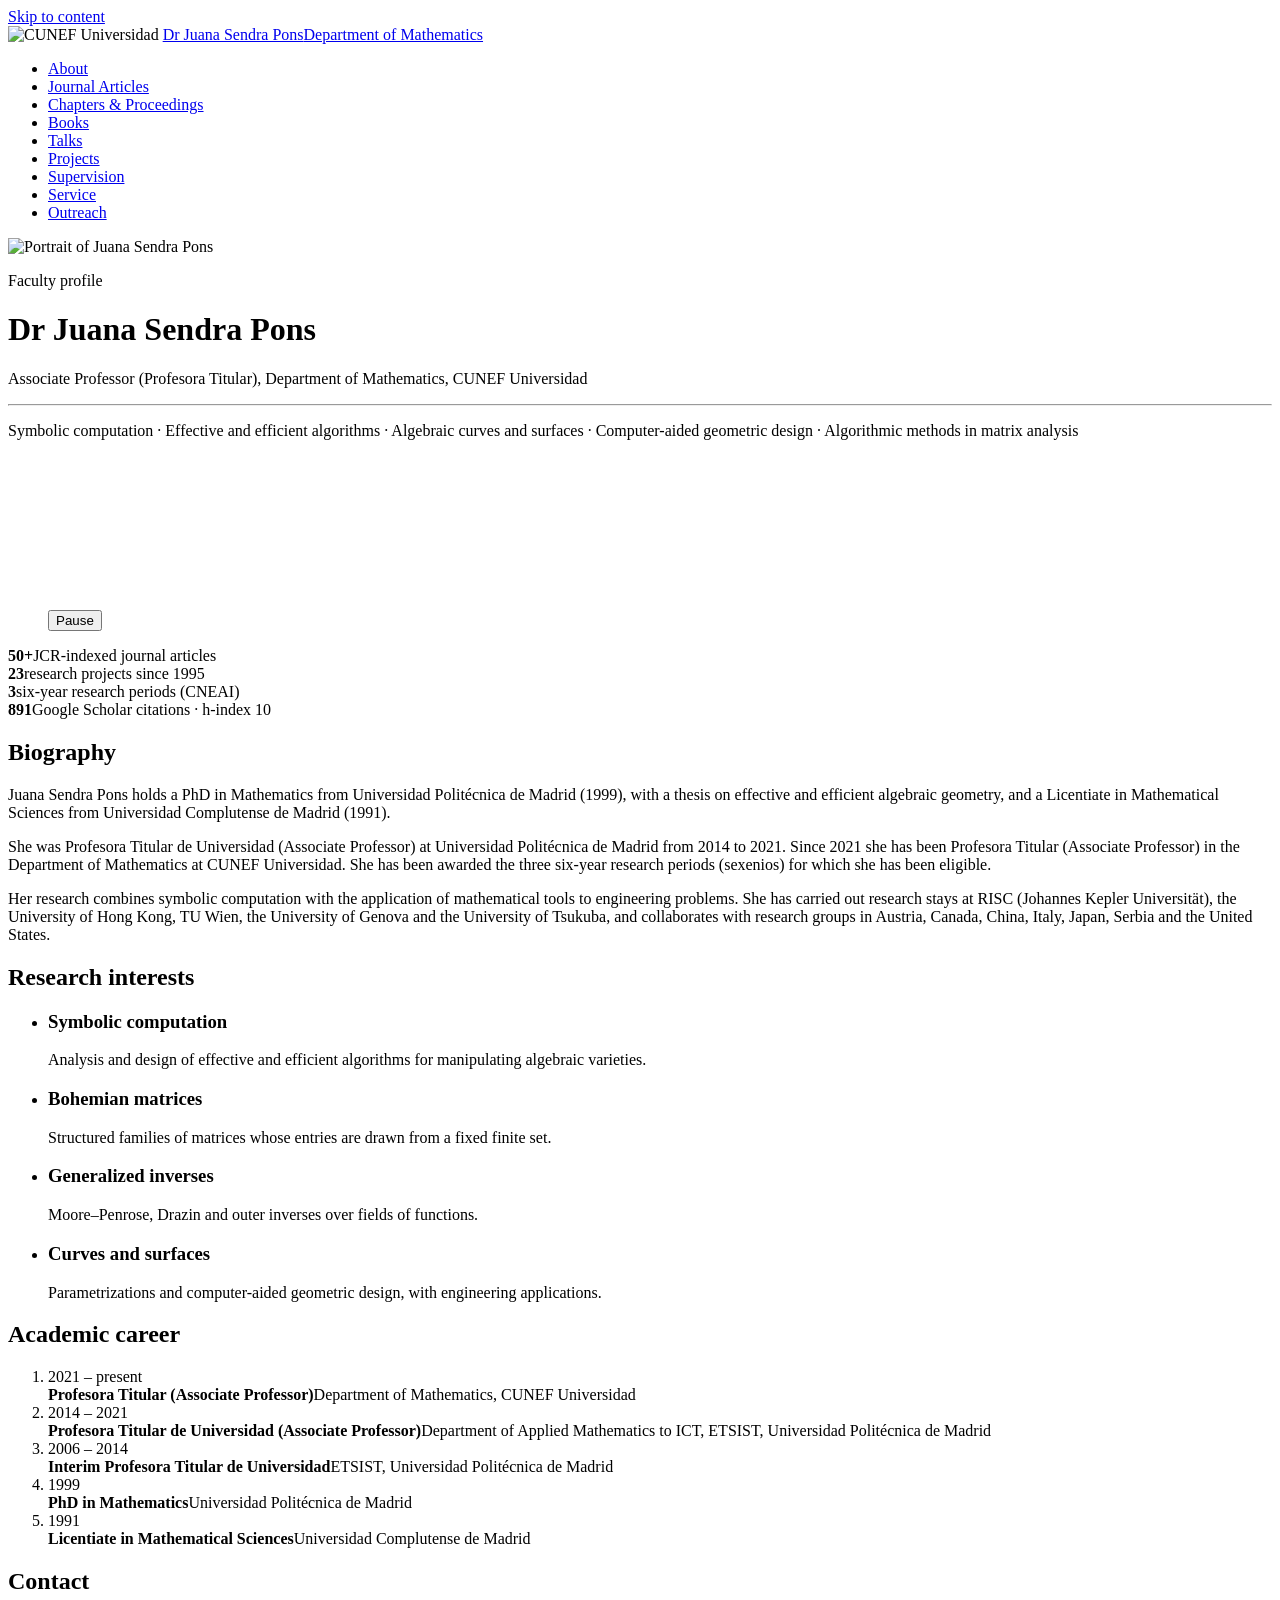
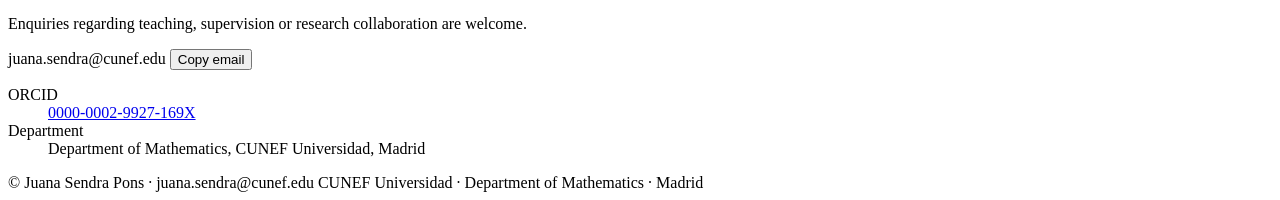
==== index.html @ d4bb3243 "Add files via upload" ====
<!doctype html>
<html lang="en">
<head>
<meta charset="utf-8">
<meta name="viewport" content="width=device-width, initial-scale=1, viewport-fit=cover">
<title>Juana Sendra Pons</title>
<meta name="description" content="Dr Juana Sendra Pons, Associate Professor (Profesora Titular) in the Department of Mathematics, CUNEF Universidad. Symbolic computation, algebraic curves and surfaces, Bohemian matrices and generalized inverses.">
<meta name="author" content="Juana Sendra Pons">
<link rel="preconnect" href="https://fonts.googleapis.com">
<link rel="preconnect" href="https://fonts.gstatic.com" crossorigin>
<link rel="stylesheet" href="https://fonts.googleapis.com/css2?family=Taviraj:ital,wght@0,400;0,500;1,400&display=swap">
<link rel="stylesheet" href="assets/style.css">
</head>
<body>
<a class="skip" href="#main">Skip to content</a>
<div class="brand gutter">
  <div class="inner">
    <img src="assets/cunef-logo.png" alt="CUNEF Universidad">
    <a class="who" href="index.html">Dr Juana Sendra Pons<span>Department of Mathematics</span></a>
  </div>
</div>
<nav class="tabs gutter" aria-label="Sections"><div class="inner"><ul><li><a href="index.html" data-tab="about" aria-current="page">About</a></li><li><a href="journal-articles.html" data-tab="journal-articles">Journal Articles</a></li><li><a href="chapters.html" data-tab="chapters">Chapters &amp; Proceedings</a></li><li><a href="books.html" data-tab="books">Books</a></li><li><a href="talks.html" data-tab="talks">Talks</a></li><li><a href="projects.html" data-tab="projects">Projects</a></li><li><a href="supervision.html" data-tab="supervision">Supervision</a></li><li><a href="service.html" data-tab="service">Service</a></li><li><a href="outreach.html" data-tab="outreach">Outreach</a></li></ul></div></nav>
<div id="main">
<header class="hero gutter">
  <div class="inner">
    <div>
      <img class="portrait" src="assets/photo.jpg" alt="Portrait of Juana Sendra Pons" width="152" height="152">
      <p class="label">Faculty profile</p>
      <h1>Dr Juana Sendra Pons</h1>
      <p class="role">Associate Professor (Profesora Titular), Department of Mathematics, CUNEF Universidad</p>
      <hr class="rule">
      <p class="keywords">Symbolic computation · Effective and efficient algorithms · Algebraic curves and surfaces · Computer-aided geometric design · Algorithmic methods in matrix analysis</p>
    </div>
    <figure class="curves" aria-roledescription="carousel" aria-label="Curves from my research">
      <canvas class="art" id="art" role="img" aria-label=""></canvas>
      <div class="cap">
        <div class="cap-text" aria-live="polite">
          <strong id="capTitle"></strong>
          <span id="capBody"></span>
        </div>
        <div class="controls">
          <div class="dots" id="dots"></div>
          <button type="button" class="pause" id="pause" aria-label="Pause rotation">Pause</button>
        </div>
      </div>
    </figure>
  </div>
</header>
<main class="gutter">
  <div class="inner">
    <div class="facts" aria-label="Key figures">
      <div class="fact"><b>50+</b><span>JCR-indexed journal articles</span></div>
      <div class="fact"><b>23</b><span>research projects since 1995</span></div>
      <div class="fact"><b>3</b><span>six-year research periods (CNEAI)</span></div>
      <div class="fact"><b>891</b><span>Google Scholar citations · h-index 10</span></div>
    </div>

    <section>
      <h2>Biography</h2>
      <div class="content">
        <p>Juana Sendra Pons holds a PhD in Mathematics from Universidad Politécnica de Madrid (1999), with a thesis on effective and efficient algebraic geometry, and a Licentiate in Mathematical Sciences from Universidad Complutense de Madrid (1991).</p>
        <p>She was Profesora Titular de Universidad (Associate Professor) at Universidad Politécnica de Madrid from 2014 to 2021. Since 2021 she has been Profesora Titular (Associate Professor) in the Department of Mathematics at CUNEF Universidad. She has been awarded the three six-year research periods (sexenios) for which she has been eligible.</p>
        <p>Her research combines symbolic computation with the application of mathematical tools to engineering problems. She has carried out research stays at RISC (Johannes Kepler Universität), the University of Hong Kong, TU Wien, the University of Genova and the University of Tsukuba, and collaborates with research groups in Austria, Canada, China, Italy, Japan, Serbia and the United States.</p>
      </div>
    </section>
    <section>
      <h2>Research interests</h2>
      <div class="content">
        <ul class="lines">
          <li><h3>Symbolic computation</h3><p>Analysis and design of effective and efficient algorithms for manipulating algebraic varieties.</p></li>
          <li><h3>Bohemian matrices</h3><p>Structured families of matrices whose entries are drawn from a fixed finite set.</p></li>
          <li><h3>Generalized inverses</h3><p>Moore–Penrose, Drazin and outer inverses over fields of functions.</p></li>
          <li><h3>Curves and surfaces</h3><p>Parametrizations and computer-aided geometric design, with engineering applications.</p></li>
        </ul>
      </div>
    </section>
    <section>
      <h2>Academic career</h2>
      <div class="content">
        <ol class="timeline">
          <li><span class="when">2021 – present</span><div class="what"><strong>Profesora Titular (Associate Professor)</strong><span>Department of Mathematics, CUNEF Universidad</span></div></li>
          <li><span class="when">2014 – 2021</span><div class="what"><strong>Profesora Titular de Universidad (Associate Professor)</strong><span>Department of Applied Mathematics to ICT, ETSIST, Universidad Politécnica de Madrid</span></div></li>
          <li><span class="when">2006 – 2014</span><div class="what"><strong>Interim Profesora Titular de Universidad</strong><span>ETSIST, Universidad Politécnica de Madrid</span></div></li>
          <li><span class="when">1999</span><div class="what"><strong>PhD in Mathematics</strong><span>Universidad Politécnica de Madrid</span></div></li>
          <li><span class="when">1991</span><div class="what"><strong>Licentiate in Mathematical Sciences</strong><span>Universidad Complutense de Madrid</span></div></li>
        </ol>
      </div>
    </section>
    <section id="contact">
      <h2>Contact</h2>
      <div class="content">
        <p>Enquiries regarding teaching, supervision or research collaboration are welcome.</p>
        <div class="contact">
          <span class="mail" id="mail">juana.sendra@cunef.edu</span>
          <button type="button" id="copy">Copy email</button>
          <span class="status" id="status" aria-live="polite"></span>
        </div>
        <dl class="ids">
          <dt>ORCID</dt><dd><a href="https://orcid.org/0000-0002-9927-169X" target="_blank" rel="noopener">0000-0002-9927-169X</a></dd>
          <dt>Department</dt><dd>Department of Mathematics, CUNEF Universidad, Madrid</dd>
        </dl>
      </div>
    </section>
  </div>
</main>
</div>
<footer class="gutter">
  <div class="inner">
    <span>© Juana Sendra Pons · juana.sendra@cunef.edu</span>
    <span>CUNEF Universidad · Department of Mathematics · Madrid</span>
  </div>
</footer>
<script src="assets/site.js"></script>
</body>
</html>
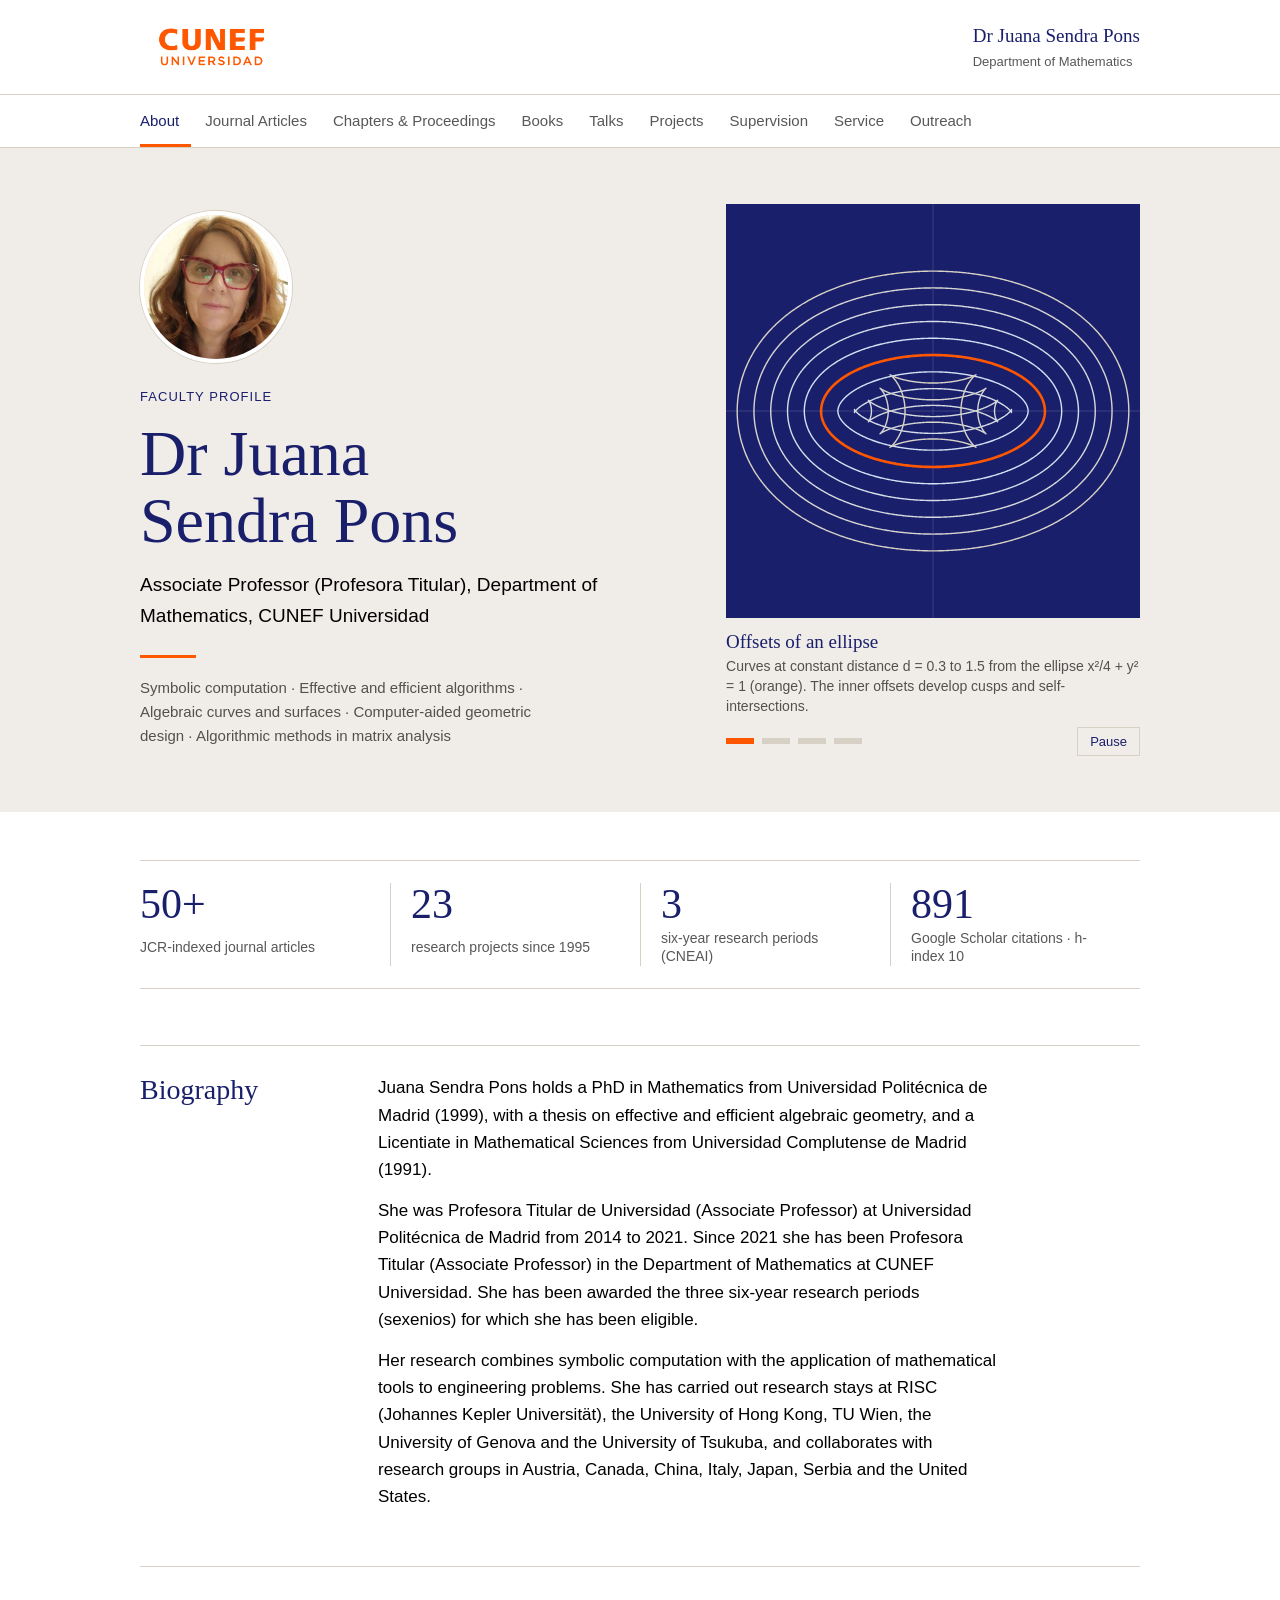
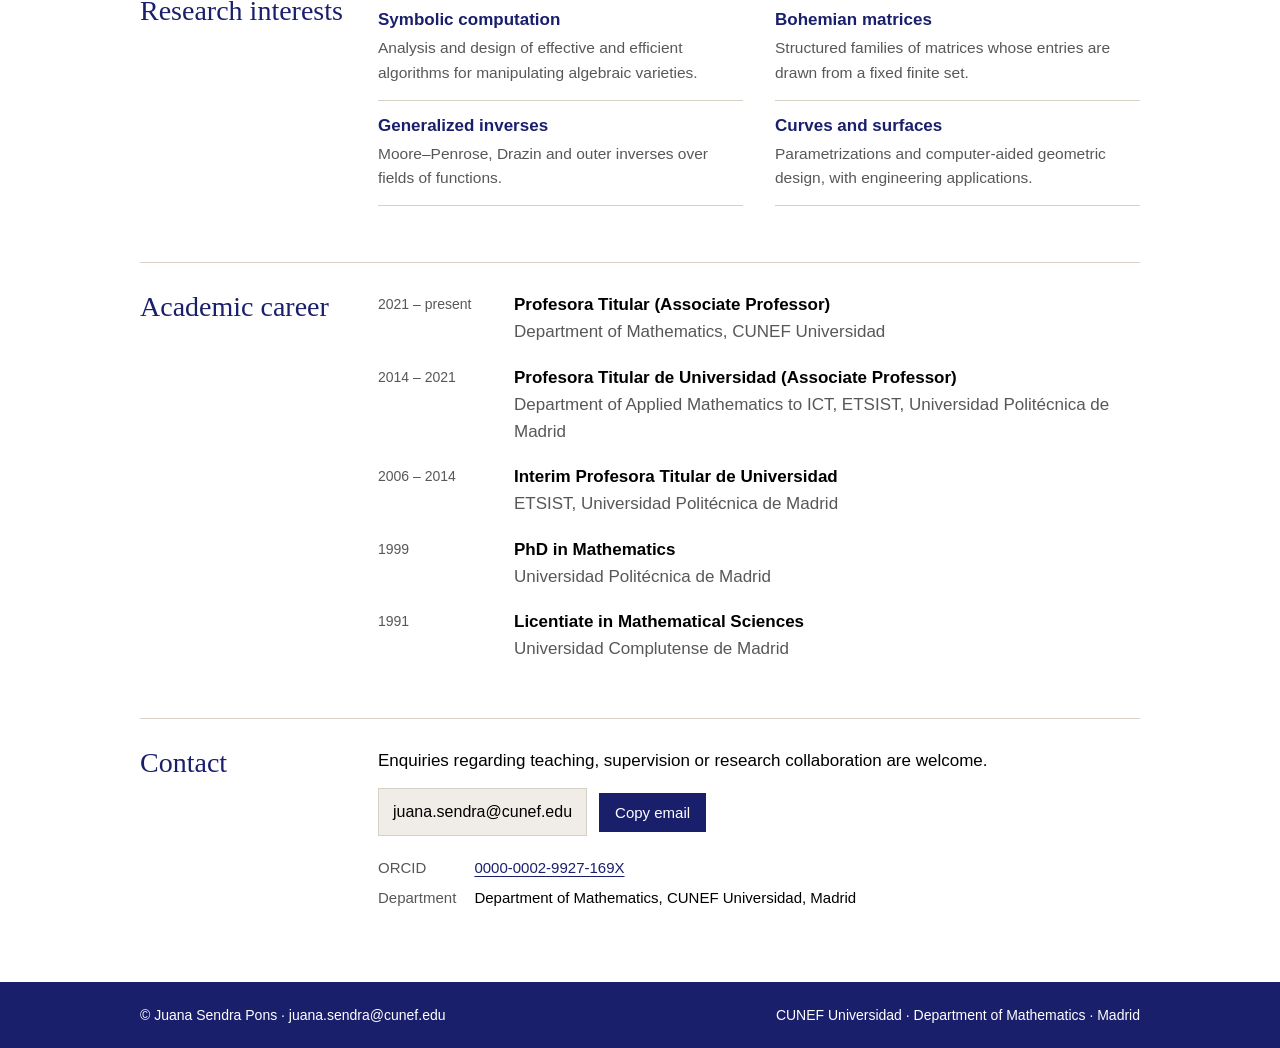
==== commit 945ce613: "Add files via upload" ====
--- a/index.html
+++ b/index.html
@@ -9,13 +9,13 @@
 <link rel="preconnect" href="https://fonts.googleapis.com">
 <link rel="preconnect" href="https://fonts.gstatic.com" crossorigin>
 <link rel="stylesheet" href="https://fonts.googleapis.com/css2?family=Taviraj:ital,wght@0,400;0,500;1,400&display=swap">
-<link rel="stylesheet" href="assets/style.css">
+<link rel="stylesheet" href="style.css">
 </head>
 <body>
 <a class="skip" href="#main">Skip to content</a>
 <div class="brand gutter">
   <div class="inner">
-    <img src="assets/cunef-logo.png" alt="CUNEF Universidad">
+    <img src="cunef-logo.png" alt="CUNEF Universidad">
     <a class="who" href="index.html">Dr Juana Sendra Pons<span>Department of Mathematics</span></a>
   </div>
 </div>
@@ -24,7 +24,7 @@
 <header class="hero gutter">
   <div class="inner">
     <div>
-      <img class="portrait" src="assets/photo.jpg" alt="Portrait of Juana Sendra Pons" width="152" height="152">
+      <img class="portrait" src="photo.jpg" alt="Portrait of Juana Sendra Pons" width="152" height="152">
       <p class="label">Faculty profile</p>
       <h1>Dr Juana Sendra Pons</h1>
       <p class="role">Associate Professor (Profesora Titular), Department of Mathematics, CUNEF Universidad</p>
@@ -110,6 +110,6 @@
     <span>CUNEF Universidad · Department of Mathematics · Madrid</span>
   </div>
 </footer>
-<script src="assets/site.js"></script>
+<script src="site.js"></script>
 </body>
 </html>
--- a/style.css
+++ b/style.css
@@ -0,0 +1,172 @@
+/* Layout: CUNEF faculty profile in tabs. Brand bar with official logo, sticky tab bar, then per-tab content:
+   sections with a side heading column. Single light theme by design, using only official CUNEF colours. */
+:root{
+  color-scheme:light;
+  --orange:#ff5700;       /* CUNEF primary orange */
+  --blue:#1a1f6c;         /* CUNEF primary blue */
+  --beige:#d6d1c4;        /* CUNEF primary beige */
+  --beige-light:#f0ece8;  /* support */
+  --blue-light:#d2e0f3;   /* support */
+  --white:#ffffff;
+  --black:#000000;
+  --muted:rgba(0,0,0,.66);
+  --display:"Taviraj", Georgia, "Times New Roman", serif;   /* secondary corporate typeface */
+  --body:"Aeonik", Arial, Helvetica, sans-serif;            /* primary typeface, Arial fallback */
+}
+*{box-sizing:border-box}
+body{
+  background:var(--white); color:var(--black);
+  font-family:var(--body); font-size:17px; line-height:1.6;
+}
+a{color:var(--blue); text-underline-offset:3px; text-decoration-thickness:1px}
+a:hover{text-decoration-thickness:2px}
+a:focus-visible, button:focus-visible{outline:2px solid var(--orange); outline-offset:3px; border-radius:2px}
+.gutter{
+  padding-left:max(16px, env(safe-area-inset-left, 0px));
+  padding-right:max(16px, env(safe-area-inset-right, 0px));
+}
+.inner{max-width:1000px; margin:0 auto}
+
+/* Brand bar */
+.brand{border-bottom:1px solid var(--beige)}
+.brand .inner{display:flex; align-items:center; justify-content:space-between; gap:16px; padding-block:8px; flex-wrap:wrap}
+.brand img{height:78px; width:auto; display:block}
+.brand .dept{font-size:14px; color:var(--blue); font-weight:500; letter-spacing:.02em}
+
+/* Header */
+.hero{background:var(--beige-light)}
+.hero .inner{display:grid; grid-template-columns:minmax(0,1.3fr) minmax(0,1fr); gap:48px; align-items:center; padding-block:56px}
+.label{font-size:13px; letter-spacing:.08em; text-transform:uppercase; color:var(--blue); font-weight:500; margin:0 0 12px}
+h1{font-family:var(--display); font-weight:400; font-size:clamp(40px, 6.4vw, 64px); line-height:1.05; margin:0; color:var(--blue); text-wrap:balance}
+.role{margin:16px 0 0; font-size:19px; max-width:46ch}
+.rule{width:56px; height:3px; background:var(--orange); margin:24px 0 18px; border:0}
+.keywords{margin:0; font-size:15px; color:var(--muted); max-width:52ch}
+.quick{display:flex; flex-wrap:wrap; gap:8px 22px; margin-top:20px; font-size:15px; font-weight:500}
+
+.curves{margin:0; display:grid; gap:12px}
+.art{width:100%; max-width:100%; aspect-ratio:1/1; display:block; background:var(--blue)}
+.cap{display:grid; gap:10px}
+.cap-text{display:grid; gap:2px; min-height:4.4em}
+.cap-text strong{font-family:var(--display); font-weight:500; font-size:19px; color:var(--blue); line-height:1.25}
+.cap-text span{font-size:14px; color:var(--muted); line-height:1.45}
+.controls{display:flex; align-items:center; justify-content:space-between; gap:12px}
+.dots{display:flex; gap:8px}
+.dots button{width:28px; height:6px; padding:0; background:var(--beige); border:0; cursor:pointer}
+.dots button[aria-current="true"]{background:var(--orange)}
+.dots button:hover{background:var(--blue)}
+.pause{font-size:13px; padding:6px 12px; background:transparent; color:var(--blue); border:1px solid var(--beige)}
+.pause:hover{background:var(--beige-light)}
+
+main .inner{display:grid; gap:56px; padding-block:48px 72px}
+
+/* Key figures */
+.facts{display:grid; grid-template-columns:repeat(4, minmax(0,1fr)); border-block:1px solid var(--beige); padding-block:22px}
+.fact{padding-inline:20px; border-left:1px solid var(--beige); display:grid; gap:4px}
+.fact:first-child{border-left:0; padding-left:0}
+.fact b{font-family:var(--display); font-weight:400; font-size:42px; line-height:1; color:var(--blue); font-variant-numeric:tabular-nums}
+.fact span{font-size:14px; color:var(--muted); line-height:1.35}
+
+/* Sections */
+section{display:grid; grid-template-columns:210px minmax(0,1fr); gap:28px; border-top:1px solid var(--beige); padding-top:28px}
+section > h2{font-family:var(--display); font-weight:400; font-size:28px; line-height:1.15; margin:0; color:var(--blue); text-wrap:balance}
+.content{min-width:0}
+.content p{margin:0 0 14px; max-width:66ch}
+.content p:last-child{margin-bottom:0}
+h3{font-size:17px; font-weight:600; margin:0; line-height:1.35; color:var(--blue)}
+.sub{font-size:12.5px; letter-spacing:.08em; text-transform:uppercase; color:var(--muted); font-weight:500; margin:30px 0 12px}
+.sub:first-child{margin-top:0}
+
+.lines{list-style:none; margin:0; padding:0; display:grid; grid-template-columns:repeat(2, minmax(0,1fr)); gap:0 32px}
+.lines li{padding-block:14px; border-bottom:1px solid var(--beige); display:grid; gap:4px}
+.lines p{margin:0; color:var(--muted); font-size:15.5px}
+
+.pubs{list-style:none; margin:0; padding:0; display:grid; gap:18px}
+.pubs li{display:grid; grid-template-columns:52px minmax(0,1fr); gap:14px}
+.year{font-size:14px; color:var(--muted); padding-top:2px; font-variant-numeric:tabular-nums}
+.pubs .t{font-weight:600; display:block}
+.pubs .m{color:var(--muted); font-size:15px; display:block}
+.pubs .m a{white-space:nowrap}
+.tag{font-size:12px; background:var(--blue-light); color:var(--blue); padding:2px 8px; margin-left:6px; white-space:nowrap; font-weight:500}
+
+.books{list-style:none; margin:0; padding:0; display:grid; gap:0}
+.books li{display:grid; grid-template-columns:72px minmax(0,1fr); gap:16px; padding-block:16px; border-bottom:1px solid var(--beige)}
+.books li:first-child{padding-top:0}
+.books .vol{font-size:13px; font-weight:500; color:var(--white); background:var(--blue); padding:3px 8px; align-self:start; text-align:center; white-space:nowrap}
+.books .t{display:block; font-family:var(--display); font-size:21px; line-height:1.25; color:var(--blue)}
+.books .m{display:block; font-size:15px; color:var(--muted); margin-top:4px}
+.books .d{display:block; font-size:15.5px; margin-top:6px; max-width:62ch}
+.feature{background:var(--blue-light); padding:24px 26px; display:grid; gap:8px; border-left:3px solid var(--orange)}
+.feature .label{margin:0}
+.feature h3{font-family:var(--display); font-weight:400; font-size:24px; line-height:1.2}
+.feature p{margin:0; max-width:64ch}
+
+.timeline{list-style:none; margin:0; padding:0; display:grid; gap:18px}
+.timeline li{display:grid; grid-template-columns:120px minmax(0,1fr); gap:16px}
+.when{font-size:14px; color:var(--muted); padding-top:2px; font-variant-numeric:tabular-nums}
+.what strong{display:block; font-weight:600}
+.what span{color:var(--muted)}
+
+.plain{margin:0; padding-left:1.1em; display:grid; gap:8px; max-width:66ch}
+.plain li::marker{color:var(--orange)}
+.chips{display:flex; flex-wrap:wrap; gap:8px; padding:0; margin:0; list-style:none}
+.chips li{font-size:14px; padding:5px 12px; border:1px solid var(--beige); background:var(--beige-light)}
+
+.contact{display:flex; flex-wrap:wrap; align-items:center; gap:12px}
+.mail{font-size:16px; padding:10px 14px; background:var(--beige-light); border:1px solid var(--beige); user-select:all; overflow-wrap:anywhere}
+button{font:500 15px var(--body); cursor:pointer; color:var(--white); background:var(--blue); border:0; padding:11px 16px}
+button:hover{background:#000}
+.status{font-size:14px; color:var(--muted)}
+.ids{display:grid; grid-template-columns:auto minmax(0,1fr); gap:6px 18px; margin:20px 0 0; font-size:15px}
+.ids dt{color:var(--muted)}
+.ids dd{margin:0; overflow-wrap:anywhere}
+
+footer{background:var(--blue); color:var(--white); font-size:14px}
+footer .inner{padding-block:22px; display:flex; flex-wrap:wrap; justify-content:space-between; gap:8px}
+
+@media (max-width:760px){
+  .brand img{height:64px}
+  .hero .inner{grid-template-columns:1fr; gap:28px; padding-block:36px}
+  .curves{max-width:440px}
+  main .inner{gap:44px; padding-block:36px 56px}
+  section{grid-template-columns:1fr; gap:14px}
+  .lines{grid-template-columns:1fr}
+  .facts{grid-template-columns:repeat(2, minmax(0,1fr)); gap:20px 0}
+  .fact:nth-child(3){border-left:0; padding-left:0}
+  .timeline li{grid-template-columns:1fr; gap:2px}
+}
+
+/* Tabs */
+body::before{content:""; position:fixed; inset:0 0 auto; height:env(safe-area-inset-top, 0px); z-index:10; background:var(--white)}
+.tabs{position:sticky; top:env(safe-area-inset-top, 0px); z-index:5; background:var(--white); border-bottom:1px solid var(--beige)}
+.tabs ul{list-style:none; margin:0; padding:0; display:flex; gap:2px; overflow-x:auto; scrollbar-width:thin}
+.tabs a{display:block; padding:14px 12px 11px; white-space:nowrap; text-decoration:none; color:var(--muted); font-size:15px; font-weight:500; border-bottom:3px solid transparent}
+.tabs a:hover{color:var(--blue); border-bottom-color:var(--beige)}
+.tabs a[aria-current="page"]{color:var(--blue); border-bottom-color:var(--orange)}
+.tabs li:first-child a{padding-left:0}
+.brand .who{font-family:var(--display); font-size:19px; color:var(--blue); text-decoration:none}
+.brand .who span{display:block; font-family:var(--body); font-size:13px; color:var(--muted)}
+
+.portrait{display:block; width:152px; height:152px; border-radius:50%; object-fit:cover; margin-bottom:24px; border:4px solid var(--white); box-shadow:0 0 0 1px var(--beige)}
+@media (max-width:760px){ .portrait{width:120px; height:120px; margin-bottom:18px} }
+
+/* Page heads for inner tabs */
+.pagehead{background:var(--beige-light)}
+.pagehead .inner{padding-block:40px 36px; display:grid; gap:10px}
+.pagehead h1{font-size:clamp(36px, 5.4vw, 52px)}
+.pagehead p{margin:0; max-width:66ch; color:var(--muted)}
+.note{font-size:15px; color:var(--muted)}
+
+/* At a glance */
+.glance{list-style:none; margin:0; padding:0; display:grid; grid-template-columns:repeat(auto-fit, minmax(150px,1fr)); gap:12px}
+.glance a{display:grid; gap:2px; padding:16px 18px; background:var(--beige-light); text-decoration:none; color:var(--black); border-bottom:3px solid transparent; height:100%}
+.glance a:hover{border-bottom-color:var(--orange)}
+.glance b{font-family:var(--display); font-weight:400; font-size:34px; line-height:1.05; color:var(--blue); font-variant-numeric:tabular-nums}
+.glance span{font-size:14px; color:var(--muted)}
+.timeline .what span a{white-space:nowrap}
+
+html,body{margin:0}
+img{max-width:100%}
+[hidden]{display:none!important}
+:root{padding-top:env(safe-area-inset-top,0px); padding-bottom:env(safe-area-inset-bottom,0px)}
+.skip{position:absolute; left:-9999px; top:8px; background:var(--blue); color:var(--white); padding:8px 12px; z-index:20}
+.skip:focus{left:16px}
